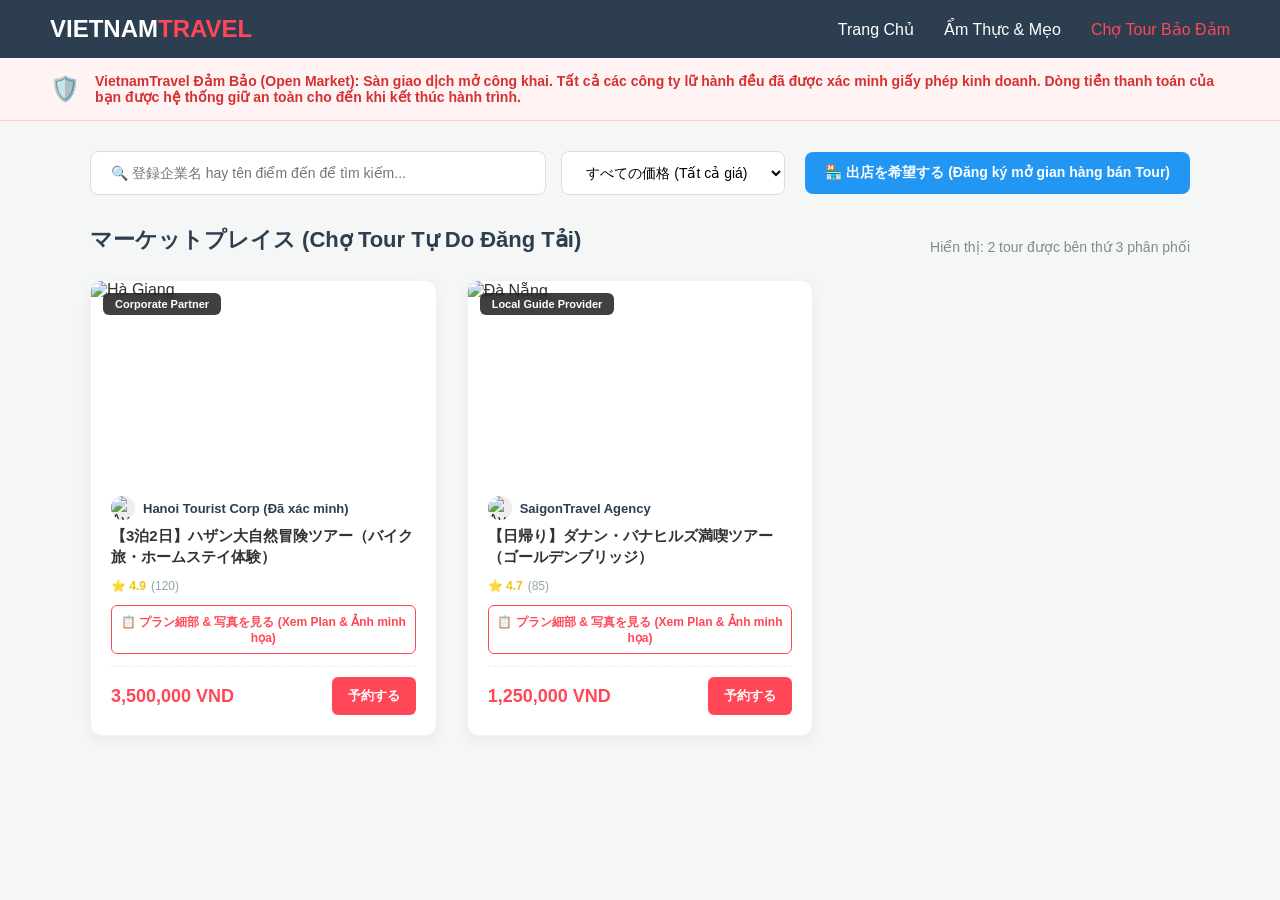
==== tours.html @ 3d2ffd22 "Add files via upload" ====
<!DOCTYPE html>
<html lang="vi">
<head>
    <meta charset="UTF-8">
    <meta name="viewport" content="width=device-width, initial-scale=1.0">
    <title>Sàn Đặt Tour Du Lịch Uy Tín - VietnamTravel</title>
    <style>
        * {
            margin: 0; padding: 0; box-sizing: border-box;
            font-family: 'Segoe UI', Tahoma, Geneva, Verdana, sans-serif;
        }

        body {
            background-color: #f4f7f6; color: #333;
            display: flex; flex-direction: column; min-height: 100vh;
        }

        /* --- NAVBAR --- */
        .navbar {
            display: flex; justify-content: space-between; align-items: center;
            padding: 15px 50px; background: #2c3e50; color: white;
        }
        .logo h1 { font-size: 24px; font-weight: 700; text-transform: uppercase; color: white;}
        .logo span { color: #ff4757; }
        .nav-links { list-style: none; display: flex; gap: 30px; }
        .nav-links a { color: #ffffff; text-decoration: none; font-size: 16px; font-weight: 500; }
        .nav-links a.active { color: #ff4757; }

        /* --- BANNER BẢO ĐẢM --- */
        .guarantee-banner {
            background: #fff3f3; border-bottom: 1px solid #ffcccb;
            padding: 15px 50px; display: flex; align-items: center; gap: 15px;
            color: #d63031; font-weight: 600; font-size: 14px;
        }
        .shield-icon { font-size: 24px; }

        /* --- THANH ĐIỀU HƯỚNG CỦA SÀN (SEARCH & ĐĂNG TOUR) --- */
        .market-action-bar {
            max-width: 1200px; margin: 30px auto 0 auto; width: 100%; padding: 0 50px;
            display: flex; justify-content: space-between; gap: 20px; align-items: center;
            flex-wrap: wrap;
        }
        .filter-group { display: flex; gap: 15px; flex-grow: 1; max-width: 70%; }
        .search-input {
            flex-grow: 1; padding: 12px 20px; border: 1px solid #ddd;
            border-radius: 8px; outline: none; font-size: 14px; background: white;
        }
        .search-input:focus { border-color: #ff4757; }
        .filter-select {
            padding: 12px 20px; border: 1px solid #ddd; background: white;
            border-radius: 8px; outline: none; font-size: 14px; cursor: pointer;
        }

        /* Nút dành cho Doanh nghiệp tự đăng ký bán Tour */
        .btn-vendor-register {
            background: #2196f3; color: white; border: none; padding: 12px 20px;
            border-radius: 8px; font-weight: 700; cursor: pointer; font-size: 14px;
            transition: 0.3s; display: flex; align-items: center; gap: 8px;
        }
        .btn-vendor-register:hover { background: #1e88e5; transform: translateY(-2px); }

        /* --- DANH SÁCH TOUR --- */
        .container { padding: 30px 50px 60px 50px; max-width: 1200px; margin: 0 auto; width: 100%; }
        .section-title { margin-bottom: 25px; color: #2c3e50; font-size: 22px; display: flex; justify-content: space-between; }
        .tour-count { font-size: 14px; color: #7f8c8d; font-weight: normal; align-self: flex-end; }
        
        .tour-grid { display: grid; grid-template-columns: repeat(auto-fill, minmax(340px, 1fr)); gap: 30px; }

        /* Card thiết kế theo phong cách Sàn TMĐT mở */
        .tour-card {
            background: white; border-radius: 12px; overflow: hidden;
            box-shadow: 0 5px 15px rgba(0,0,0,0.05); display: flex; flex-direction: column;
            transition: transform 0.3s; position: relative; border: 1px solid #eef2f5;
        }
        .tour-card:hover { transform: translateY(-5px); box-shadow: 0 10px 25px rgba(0,0,0,0.1); }

        /* Badge định danh đối tác độc lập của sàn */
        .badge-vendor-type {
            position: absolute; top: 12px; left: 12px; background: rgba(0, 0, 0, 0.75); color: #fff; 
            padding: 5px 12px; border-radius: 6px; font-size: 11px; font-weight: 600; z-index: 2;
            backdrop-filter: blur(4px);
        }

        .tour-img { width: 100%; height: 200px; object-fit: cover; }
        
        /* Thông tin công ty lữ hành tự đăng */
        .vendor-profile-box {
            display: flex; align-items: center; gap: 8px; padding: 15px 20px 5px 20px;
        }
        .vendor-avatar { width: 24px; height: 24px; border-radius: 50%; object-fit: cover; background: #eee; }
        .tour-company { font-size: 13px; color: #2c3e50; font-weight: 700; }

        .tour-info { padding: 0 20px 20px 20px; flex-grow: 1; display: flex; flex-direction: column; gap: 12px; }
        .tour-name { font-size: 15px; color: #333; font-weight: 700; line-height: 1.4; min-height: 42px; display: -webkit-box; -webkit-line-clamp: 2; -webkit-box-orient: vertical; overflow: hidden; }
        .tour-rating { display: flex; align-items: center; gap: 5px; font-size: 12px; color: #f1c40f; font-weight: bold; }
        .rating-count { color: #95a5a6; font-weight: normal; }

        .btn-plan-detail {
            background: #fff; color: #ff4757; border: 1px solid #ff4757; padding: 8px;
            border-radius: 6px; font-weight: 600; cursor: pointer; font-size: 12px; text-align: center;
            transition: 0.2s;
        }
        .btn-plan-detail:hover { background: #fff5f5; }

        .tour-price-box { display: flex; justify-content: space-between; align-items: center; margin-top: auto; padding-top: 10px; border-top: 1px dashed #eee; }
        .tour-price { font-size: 18px; color: #ff4757; font-weight: 700; }
        .btn-book { background: #ff4757; color: white; border: none; padding: 10px 16px; border-radius: 6px; font-weight: 600; cursor: pointer; font-size: 13px; }
        .btn-book:hover { background: #ee3848; }

        /* --- POPUP MODAL THỜI TRANG & TRỰC QUAN (RỘNG HƠN) --- */
        .modal {
            position: fixed; top: 0; left: 0; width: 100%; height: 100%;
            background: rgba(0,0,0,0.6); display: none; justify-content: center; align-items: center; z-index: 100;
            padding: 20px;
        }
        .modal-content {
            background: white; padding: 30px; border-radius: 16px; width: 750px; max-height: 90vh;
            display: flex; flex-direction: column; gap: 20px; position: relative; overflow-y: auto;
        }
        .modal-title { font-size: 18px; font-weight: 700; color: #2c3e50; line-height: 1.4; padding-right: 30px; }
        .close-btn { position: absolute; top: 20px; right: 20px; font-size: 26px; cursor: pointer; color: #aaa; transition: 0.2s; }
        .close-btn:hover { color: #333; }

        /* Thiết kế Grid Lịch trình trực quan có hình ảnh */
        .itinerary-section-title { font-size: 15px; font-weight: 700; color: #2c3e50; background: #e8f4fd; padding: 8px 12px; border-radius: 6px; margin-top: 5px;}
        
        .plan-visual-grid {
            display: grid; grid-template-columns: repeat(2, 1fr); gap: 15px; margin-bottom: 10px;
        }
        .plan-step-card {
            background: #f8fafc; border: 1px solid #e2e8f0; border-radius: 10px; overflow: hidden; display: flex; flex-direction: column;
        }
        .plan-step-img { width: 100%; height: 120px; object-fit: cover; }
        .plan-step-info { padding: 12px; flex-grow: 1; }
        .plan-step-label { font-size: 11px; font-weight: 700; text-transform: uppercase; padding: 2px 6px; border-radius: 4px; display: inline-block; margin-bottom: 6px; }
        
        /* Color màu sắc riêng cho từng nội dung */
        .lbl-loc { background: #e0f2fe; color: #0369a1; }
        .lbl-hotel { background: #fef3c7; color: #b45309; }
        .lbl-food { background: #dcfce7; color: #15803d; }
        .lbl-act { background: #f3e8ff; color: #6b21a8; }
        
        .plan-step-text { font-size: 13px; color: #334155; line-height: 1.4; font-weight: 500; }

        /* Form đặt vé bên dưới */
        .order-section-title { font-size: 15px; font-weight: 700; color: #2c3e50; border-top: 1px solid #e2e8f0; padding-top: 15px; }
        .form-row { display: grid; grid-template-columns: 2fr 1fr; gap: 15px; }
        .modal-group { display: flex; flex-direction: column; gap: 6px; }
        .modal-group label { font-size: 12px; font-weight: 600; color: #475569; }
        .modal-group input { padding: 10px; border: 1px solid #ddd; border-radius: 6px; outline: none; font-size: 13px; }
        .modal-group input:focus { border-color: #ff4757; }
        
        .total-box { background: #fff3f3; padding: 12px; border-radius: 6px; color: #ff4757; font-weight: 700; text-align: right; font-size: 16px; display: flex; justify-content: space-between; align-items: center; }
        .btn-confirm { background: #2ed573; color: white; border: none; padding: 14px; border-radius: 8px; font-weight: 600; cursor: pointer; font-size: 14px; }
        .btn-confirm:hover { background: #26af5f; }
    </style>
</head>
<body>

    <!-- NAVBAR -->
    <nav class="navbar">
        <div class="logo"><h1>Vietnam<span>Travel</span></h1></div>
        <ul class="nav-links">
            <li><a href="index.html">Trang Chủ</a></li>
            <li><a href="gourmet-tips.html">Ẩm Thực & Mẹo</a></li>
            <li><a href="#" class="active">Chợ Tour Bảo Đảm</a></li>
        </ul>
    </nav>

    <!-- BANNER BẢO ĐẢM KÝ QUỸ -->
    <div class="guarantee-banner">
        <span class="shield-icon">🛡️</span>
        <div>
            <strong>VietnamTravel Đảm Bảo (Open Market):</strong> Sàn giao dịch mở công khai. Tất cả các công ty lữ hành đều đã được xác minh giấy phép kinh doanh. Dòng tiền thanh toán của bạn được hệ thống giữ an toàn cho đến khi kết thúc hành trình.
        </div>
    </div>

    <!-- THANH HÀNH ĐỘNG: TÌM KIẾM & ĐĂNG KÝ MỞ GIAN HÀNG -->
    <div class="market-action-bar">
        <div class="filter-group">
            <input type="text" id="searchBar" class="search-input" onkeyup="filterTours()" placeholder="🔍 登録企業名 hay tên điểm đến để tìm kiếm...">
            <select id="priceFilter" class="filter-select" onchange="filterTours()">
                <option value="all">すべての価格 (Tất cả giá)</option>
                <option value="low">2,000,000 VND 以下</option>
                <option value="high">2,000,000 VND 以上</option>
            </select>
        </div>
        <!-- Thể hiện tính chất chợ mở tự do kinh doanh -->
        <button class="btn-vendor-register" onclick="alert('【旅行会社様へ】\nĐăng ký tài khoản doanh nghiệp trực tuyến.\nHệ thống phê duyệt tự động bằng eKYC giấy phép lữ hành trong 5 phút!')">
            🏪 出店を希望する (Đăng ký mở gian hàng bán Tour)
        </button>
    </div>

    <!-- SÀN THƯƠNG MẠI ĐIỆN TỬ TOUR -->
    <div class="container">
        <h2 class="section-title">
            マーケットプレイス (Chợ Tour Tự Do Đăng Tải)
            <span class="tour-count" id="visibleCount">Hiển thị: 2 tour được bên thứ 3 phân phối</span>
        </h2>
        
        <div class="tour-grid" id="tourGrid">
            
            <!-- TOUR 1: DO HANOI TOURIST ĐĂNG -->
            <div class="tour-card" data-price="3500000">
                <span class="badge-vendor-type">Corporate Partner</span>
                <img class="tour-img" src="https://images.unsplash.com/photo-1528127269322-539801943592?q=80&w=600" alt="Hà Giang">
                
                <!-- Profile đơn vị tự đăng ký phân phối -->
                <div class="vendor-profile-box">
                    <img class="vendor-avatar" src="https://images.unsplash.com/photo-1534528741775-53994a69daeb?q=80&w=100" alt="Avatar">
                    <span class="tour-company">Hanoi Tourist Corp (Đã xác minh)</span>
                </div>

                <div class="tour-info">
                    <div class="tour-name">【3泊2日】ハザン大自然冒険ツアー（バイク旅・ホームステイ体験）</div>
                    <div class="tour-rating">⭐ 4.9 <span class="rating-count">(120)</span></div>
                    
                    <button class="btn-plan-detail" onclick="openModal('t1')">📋 プラン細部 & 写真を見る (Xem Plan & Ảnh minh họa)</button>
                    
                    <div class="tour-price-box">
                        <span class="tour-price">3,500,000 VND</span>
                        <button class="btn-book" onclick="openModal('t1')">予約する</button>
                    </div>
                </div>
            </div>

            <!-- TOUR 2: DO SAIGON TRAVEL ĐĂNG -->
            <div class="tour-card" data-price="1250000">
                <span class="badge-vendor-type">Local Guide Provider</span>
                <img class="tour-img" src="https://images.unsplash.com/photo-1555939594-58d7cb561ad1?q=80&w=600" alt="Đà Nẵng">
                
                <!-- Profile đơn vị tự đăng ký phân phối -->
                <div class="vendor-profile-box">
                    <img class="vendor-avatar" src="https://images.unsplash.com/photo-1507003211169-0a1dd7228f2d?q=80&w=100" alt="Avatar">
                    <span class="tour-company">SaigonTravel Agency</span>
                </div>

                <div class="tour-info">
                    <div class="tour-name">【日帰り】ダナン・バナヒルズ満喫ツアー（ゴールデンブリッジ）</div>
                    <div class="tour-rating">⭐ 4.7 <span class="rating-count">(85)</span></div>
                    
                    <button class="btn-plan-detail" onclick="openModal('t2')">📋 プラン細部 & 写真を見る (Xem Plan & Ảnh minh họa)</button>
                    
                    <div class="tour-price-box">
                        <span class="tour-price">1,250,000 VND</span>
                        <button class="btn-book" onclick="openModal('t2')">予約する</button>
                    </div>
                </div>
            </div>

        </div>
    </div>

    <!-- POPUP XEM CHI TIẾT PLAN TRỰC QUAN + ĐẶT TOUR -->
    <div class="modal" id="orderModal">
        <div class="modal-content">
            <span class="close-btn" onclick="closeModal()">&times;</span>
            <div class="modal-title" id="modalTourName">Tên Tour</div>
            
            <div class="itinerary-section-title">🗺️ ツアー行程・詳細プラン (Lịch trình thực tế chi tiết)</div>
            
            <!-- GRID 4 KHỐI ĐỊA ĐIỂM - NƠI Ở - ĂN UỐNG - VĂN HÓA CÓ ẢNH MINH HỌA -->
            <div class="plan-visual-grid">
                
                <!-- 1. ĐỊA ĐIỂM -->
                <div class="plan-step-card">
                    <img id="img-loc" class="plan-step-img" src="" alt="Location">
                    <div class="plan-step-info">
                        <span class="plan-step-label lbl-loc">📍 観光地 (Điểm đến)</span>
                        <div id="txt-loc" class="plan-step-text"></div>
                    </div>
                </div>

                <!-- 2. NƠI Ở -->
                <div class="plan-step-card">
                    <img id="img-hotel" class="plan-step-img" src="" alt="Hotel">
                    <div class="plan-step-info">
                        <span class="plan-step-label lbl-hotel">🏨 宿泊 (Nơi ở)</span>
                        <div id="txt-hotel" class="plan-step-text"></div>
                    </div>
                </div>

                <!-- 3. ĂN UỐNG -->
                <div class="plan-step-card">
                    <img id="img-food" class="plan-step-img" src="" alt="Food">
                    <div class="plan-step-info">
                        <span class="plan-step-label lbl-food">🍽️ グルメ (Ăn uống)</span>
                        <div id="txt-food" class="plan-step-text"></div>
                    </div>
                </div>

                <!-- 4. HOẠT ĐỘNG VĂN HÓA -->
                <div class="plan-step-card">
                    <img id="img-act" class="plan-step-img" src="" alt="Activity">
                    <div class="plan-step-info">
                        <span class="plan-step-label lbl-act">🎭 文化体験 (Văn hóa)</span>
                        <div id="txt-act" class="plan-step-text"></div>
                    </div>
                </div>

            </div>

            <div class="order-section-title">✍️ 予約手続き (Thông tin đặt chỗ)</div>

            <!-- FORM ĐẶT VÉ -->
            <div class="form-row">
                <div class="modal-group">
                    <label>参加者氏名 (Tên khách hàng):</label>
                    <input type="text" id="customerName" placeholder="Ví dụ: Nguyen Van A">
                </div>
                <div class="modal-group">
                    <label>人数 (Số người):</label>
                    <input type="number" id="ticketCount" value="1" min="1" onchange="calculateTotal()">
                </div>
            </div>

            <div class="total-box">
                <span>🛡️ Escrow Bảo Đảm Hệ Thống</span>
                <div>合計: <span id="totalPrice">0</span> VND</div>
            </div>
            
            <button class="btn-confirm" onclick="confirmOrder()">🔒 同意して安全決済へ進む (Đồng ý & Thanh toán an toàn)</button>
        </div>
    </div>

    <!-- JAVASCRIPT ĐIỀU PHỐI DỮ LIỆU ĐỘNG VÀ HÌNH ẢNH MINH HỌA -->
    <script>
        // KHO DỮ LIỆU CHỨA NỘI DUNG VÀ LINK ẢNH MINH HỌA KHÁC NHAU CHO TỪNG PLAN
        const tourPlans = {
            "t1": {
                name: "【3泊2日】ハザン大自然冒険ツアー（バイク旅・ホームステイ体験）",
                price: 3500000,
                // Ảnh + nội dung Điểm đến
                imgLoc: "https://images.unsplash.com/photo-1605538032432-a9f0c8d9baac?q=80&w=400",
                txtLoc: "ハザン省のドンヴァンカルスト台地や、大迫力のマピレン峠を巡ります。",
                // Ảnh + nội dung Nơi ở
                imgHotel: "https://images.unsplash.com/photo-1618773928121-c32242e63f39?q=80&w=400",
                txtHotel: "高床式の伝統的なホームステイに宿泊し、現地の人々の温かさに触れます。",
                // Ảnh + nội dung Ăn uống
                imgFood: "https://images.unsplash.com/photo-1555939594-58d7cb561ad1?q=80&w=400",
                txtFood: "五色おこわや地元の伝統料理「トウモロコシ酒」を存分に堪能します。",
                // Ảnh + nội dung Văn hóa
                imgAct: "https://images.unsplash.com/photo-1508739773434-c26b3d09e071?q=80&w=400",
                txtAct: "伝統的な少数民族の衣装を着て、賑やかな山岳日曜市場を体験します。"
            },
            "t2": {
                name: "【日帰り】ダナン・バナヒルズ満喫ツアー（ゴールデンブリッジ）",
                price: 1250000,
                // Ảnh + nội dung Điểm đến
                imgLoc: "https://images.unsplash.com/photo-1555939594-58d7cb561ad1?q=80&w=400",
                txtLoc: "SNSで大人気の中部ダナンの絶景スポット、神の手・ゴールデンブリッジへご案内。",
                // Ảnh + nội dung Nơi ở
                imgHotel: "https://images.unsplash.com/photo-1540555700478-4be289fbecef?q=80&w=400",
                txtHotel: "日帰りプランのためホテル宿泊は含まれません（車内エアコン完備）。",
                // Ảnh + nội dung Ăn uống
                imgFood: "https://images.unsplash.com/photo-1544025162-d76694265947?q=80&w=400",
                txtFood: "バナヒルズ山頂にある高級レストランで、100種類以上のビュッフェを堪能。",
                // Ảnh + nội dung Văn hóa
                imgAct: "https://images.unsplash.com/photo-1513151233558-d860c5398176?q=80&w=400",
                txtAct: "世界最長級のロープウェイに乗り、ヨーロッパ風の街並みでカーニバルを観賞。"
            }
        };

        let currentPrice = 0;

        // Hàm đổ dữ liệu Plan gồm Text và Link Ảnh động vào Modal khi nhấn nút
        function openModal(tourId) {
            const data = tourPlans[tourId];
            if (!data) return;

            // Nạp tiêu đề và giá
            document.getElementById('modalTourName').innerText = data.name;
            currentPrice = data.price;
            document.getElementById('ticketCount').value = 1;
            calculateTotal();

            // Nạp Text chi tiết
            document.getElementById('txt-loc').innerText = data.txtLoc;
            document.getElementById('txt-hotel').innerText = data.txtHotel;
            document.getElementById('txt-food').innerText = data.txtFood;
            document.getElementById('txt-act').innerText = data.txtAct;

            // Nạp Ảnh minh họa động
            document.getElementById('img-loc').src = data.imgLoc;
            document.getElementById('img-hotel').src = data.imgHotel;
            document.getElementById('img-food').src = data.imgFood;
            document.getElementById('img-act').src = data.imgAct;

            // Hiển thị Pop-up
            document.getElementById('orderModal').style.display = 'flex';
        }

        function closeModal() {
            document.getElementById('orderModal').style.display = 'none';
        }

        function calculateTotal() {
            const count = parseInt(document.getElementById('ticketCount').value) || 1;
            const total = currentPrice * count;
            document.getElementById('totalPrice').innerText = total.toLocaleString('en-US');
        }

        function confirmOrder() {
            const name = document.getElementById('customerName').value.trim();
            if(!name) {
                alert('お名前を入力してください。(Vui lòng nhập tên để hoàn tất!)');
                return;
            }
            alert(`【VietnamTravel 🛡️ Khởi Tạo Giao Dịch Ký Quỹ】\n\nChúc mừng khách hàng: ${name}!\nYêu cầu của bạn đã được chuyển tới Công ty quản lý tour.\nSố tiền thanh toán tạm thời được đóng băng bảo đảm trên hệ thống sàn thành công!`);
            closeModal();
            document.getElementById('customerName').value = '';
        }

        function filterTours() {
            const searchText = document.getElementById('searchBar').value.toLowerCase();
            const priceFilter = document.getElementById('priceFilter').value;
            const cards = document.querySelectorAll('.tour-card');
            let visibleCount = 0;

            cards.forEach((card, index) => {
                const tourId = "t" + (index + 1);
                const data = tourPlans[tourId];
                if(!data) return;

                let matchText = data.name.toLowerCase().includes(searchText) || data.txtLoc.toLowerCase().includes(searchText);
                let matchPrice = true;

                if (priceFilter === 'low') matchPrice = (data.price <= 2000000);
                if (priceFilter === 'high') matchPrice = (data.price > 2000000);

                if (matchText && matchPrice) {
                    card.style.display = 'flex';
                    visibleCount++;
                } else {
                    card.style.display = 'none';
                }
            });
            document.getElementById('visibleCount').innerText = `Hiển thị: ${visibleCount} tour được bên thứ 3 phân phối`;
        }
    </script>
</body>
</html>
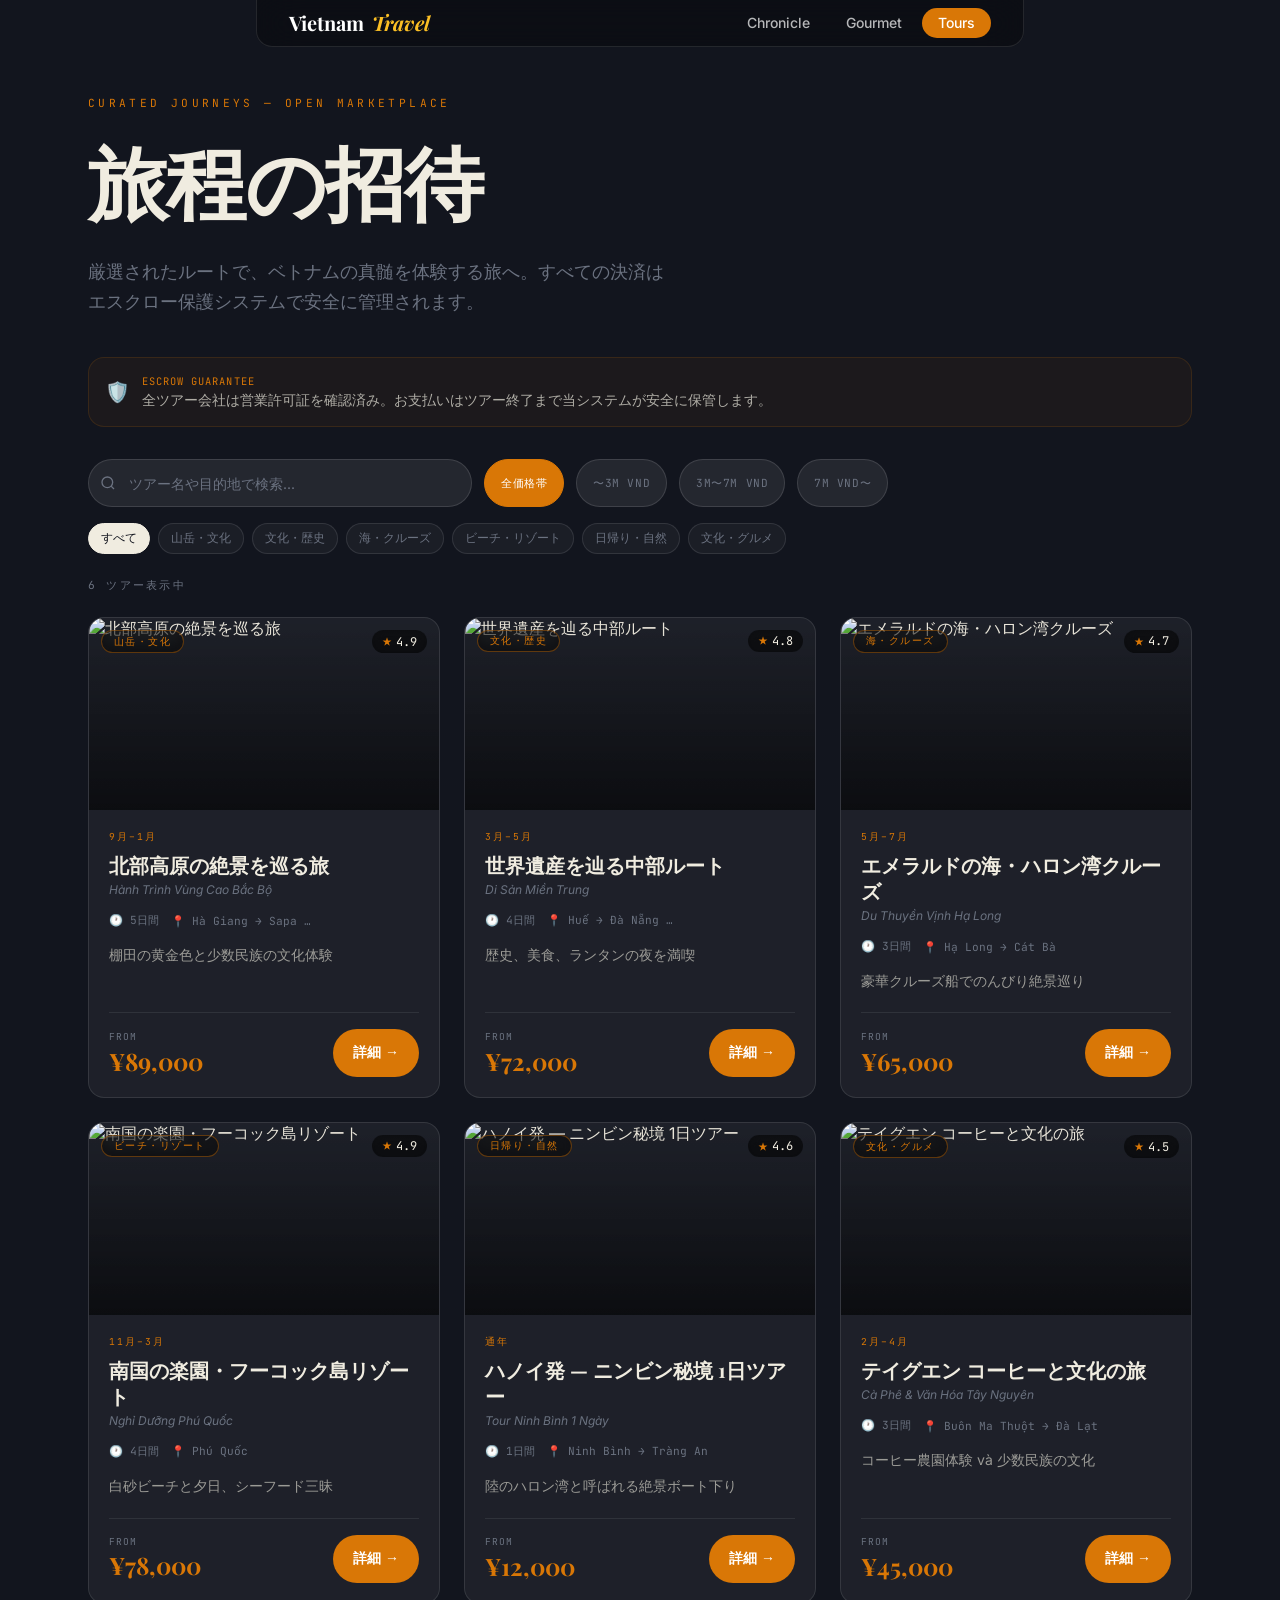
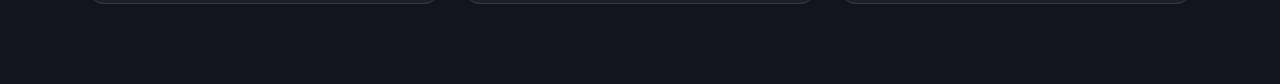
==== commit c38dfeb2: "Add files via upload" ====
--- a/tours.html
+++ b/tours.html
@@ -1,442 +1,438 @@
 <!DOCTYPE html>
-<html lang="vi">
+<html lang="ja">
 <head>
-    <meta charset="UTF-8">
-    <meta name="viewport" content="width=device-width, initial-scale=1.0">
-    <title>Sàn Đặt Tour Du Lịch Uy Tín - VietnamTravel</title>
-    <style>
-        * {
-            margin: 0; padding: 0; box-sizing: border-box;
-            font-family: 'Segoe UI', Tahoma, Geneva, Verdana, sans-serif;
-        }
-
-        body {
-            background-color: #f4f7f6; color: #333;
-            display: flex; flex-direction: column; min-height: 100vh;
-        }
-
-        /* --- NAVBAR --- */
-        .navbar {
-            display: flex; justify-content: space-between; align-items: center;
-            padding: 15px 50px; background: #2c3e50; color: white;
-        }
-        .logo h1 { font-size: 24px; font-weight: 700; text-transform: uppercase; color: white;}
-        .logo span { color: #ff4757; }
-        .nav-links { list-style: none; display: flex; gap: 30px; }
-        .nav-links a { color: #ffffff; text-decoration: none; font-size: 16px; font-weight: 500; }
-        .nav-links a.active { color: #ff4757; }
-
-        /* --- BANNER BẢO ĐẢM --- */
-        .guarantee-banner {
-            background: #fff3f3; border-bottom: 1px solid #ffcccb;
-            padding: 15px 50px; display: flex; align-items: center; gap: 15px;
-            color: #d63031; font-weight: 600; font-size: 14px;
-        }
-        .shield-icon { font-size: 24px; }
-
-        /* --- THANH ĐIỀU HƯỚNG CỦA SÀN (SEARCH & ĐĂNG TOUR) --- */
-        .market-action-bar {
-            max-width: 1200px; margin: 30px auto 0 auto; width: 100%; padding: 0 50px;
-            display: flex; justify-content: space-between; gap: 20px; align-items: center;
-            flex-wrap: wrap;
-        }
-        .filter-group { display: flex; gap: 15px; flex-grow: 1; max-width: 70%; }
-        .search-input {
-            flex-grow: 1; padding: 12px 20px; border: 1px solid #ddd;
-            border-radius: 8px; outline: none; font-size: 14px; background: white;
-        }
-        .search-input:focus { border-color: #ff4757; }
-        .filter-select {
-            padding: 12px 20px; border: 1px solid #ddd; background: white;
-            border-radius: 8px; outline: none; font-size: 14px; cursor: pointer;
-        }
-
-        /* Nút dành cho Doanh nghiệp tự đăng ký bán Tour */
-        .btn-vendor-register {
-            background: #2196f3; color: white; border: none; padding: 12px 20px;
-            border-radius: 8px; font-weight: 700; cursor: pointer; font-size: 14px;
-            transition: 0.3s; display: flex; align-items: center; gap: 8px;
-        }
-        .btn-vendor-register:hover { background: #1e88e5; transform: translateY(-2px); }
-
-        /* --- DANH SÁCH TOUR --- */
-        .container { padding: 30px 50px 60px 50px; max-width: 1200px; margin: 0 auto; width: 100%; }
-        .section-title { margin-bottom: 25px; color: #2c3e50; font-size: 22px; display: flex; justify-content: space-between; }
-        .tour-count { font-size: 14px; color: #7f8c8d; font-weight: normal; align-self: flex-end; }
-        
-        .tour-grid { display: grid; grid-template-columns: repeat(auto-fill, minmax(340px, 1fr)); gap: 30px; }
-
-        /* Card thiết kế theo phong cách Sàn TMĐT mở */
-        .tour-card {
-            background: white; border-radius: 12px; overflow: hidden;
-            box-shadow: 0 5px 15px rgba(0,0,0,0.05); display: flex; flex-direction: column;
-            transition: transform 0.3s; position: relative; border: 1px solid #eef2f5;
-        }
-        .tour-card:hover { transform: translateY(-5px); box-shadow: 0 10px 25px rgba(0,0,0,0.1); }
-
-        /* Badge định danh đối tác độc lập của sàn */
-        .badge-vendor-type {
-            position: absolute; top: 12px; left: 12px; background: rgba(0, 0, 0, 0.75); color: #fff; 
-            padding: 5px 12px; border-radius: 6px; font-size: 11px; font-weight: 600; z-index: 2;
-            backdrop-filter: blur(4px);
-        }
-
-        .tour-img { width: 100%; height: 200px; object-fit: cover; }
-        
-        /* Thông tin công ty lữ hành tự đăng */
-        .vendor-profile-box {
-            display: flex; align-items: center; gap: 8px; padding: 15px 20px 5px 20px;
-        }
-        .vendor-avatar { width: 24px; height: 24px; border-radius: 50%; object-fit: cover; background: #eee; }
-        .tour-company { font-size: 13px; color: #2c3e50; font-weight: 700; }
-
-        .tour-info { padding: 0 20px 20px 20px; flex-grow: 1; display: flex; flex-direction: column; gap: 12px; }
-        .tour-name { font-size: 15px; color: #333; font-weight: 700; line-height: 1.4; min-height: 42px; display: -webkit-box; -webkit-line-clamp: 2; -webkit-box-orient: vertical; overflow: hidden; }
-        .tour-rating { display: flex; align-items: center; gap: 5px; font-size: 12px; color: #f1c40f; font-weight: bold; }
-        .rating-count { color: #95a5a6; font-weight: normal; }
-
-        .btn-plan-detail {
-            background: #fff; color: #ff4757; border: 1px solid #ff4757; padding: 8px;
-            border-radius: 6px; font-weight: 600; cursor: pointer; font-size: 12px; text-align: center;
-            transition: 0.2s;
-        }
-        .btn-plan-detail:hover { background: #fff5f5; }
-
-        .tour-price-box { display: flex; justify-content: space-between; align-items: center; margin-top: auto; padding-top: 10px; border-top: 1px dashed #eee; }
-        .tour-price { font-size: 18px; color: #ff4757; font-weight: 700; }
-        .btn-book { background: #ff4757; color: white; border: none; padding: 10px 16px; border-radius: 6px; font-weight: 600; cursor: pointer; font-size: 13px; }
-        .btn-book:hover { background: #ee3848; }
-
-        /* --- POPUP MODAL THỜI TRANG & TRỰC QUAN (RỘNG HƠN) --- */
-        .modal {
-            position: fixed; top: 0; left: 0; width: 100%; height: 100%;
-            background: rgba(0,0,0,0.6); display: none; justify-content: center; align-items: center; z-index: 100;
-            padding: 20px;
-        }
-        .modal-content {
-            background: white; padding: 30px; border-radius: 16px; width: 750px; max-height: 90vh;
-            display: flex; flex-direction: column; gap: 20px; position: relative; overflow-y: auto;
-        }
-        .modal-title { font-size: 18px; font-weight: 700; color: #2c3e50; line-height: 1.4; padding-right: 30px; }
-        .close-btn { position: absolute; top: 20px; right: 20px; font-size: 26px; cursor: pointer; color: #aaa; transition: 0.2s; }
-        .close-btn:hover { color: #333; }
-
-        /* Thiết kế Grid Lịch trình trực quan có hình ảnh */
-        .itinerary-section-title { font-size: 15px; font-weight: 700; color: #2c3e50; background: #e8f4fd; padding: 8px 12px; border-radius: 6px; margin-top: 5px;}
-        
-        .plan-visual-grid {
-            display: grid; grid-template-columns: repeat(2, 1fr); gap: 15px; margin-bottom: 10px;
-        }
-        .plan-step-card {
-            background: #f8fafc; border: 1px solid #e2e8f0; border-radius: 10px; overflow: hidden; display: flex; flex-direction: column;
-        }
-        .plan-step-img { width: 100%; height: 120px; object-fit: cover; }
-        .plan-step-info { padding: 12px; flex-grow: 1; }
-        .plan-step-label { font-size: 11px; font-weight: 700; text-transform: uppercase; padding: 2px 6px; border-radius: 4px; display: inline-block; margin-bottom: 6px; }
-        
-        /* Color màu sắc riêng cho từng nội dung */
-        .lbl-loc { background: #e0f2fe; color: #0369a1; }
-        .lbl-hotel { background: #fef3c7; color: #b45309; }
-        .lbl-food { background: #dcfce7; color: #15803d; }
-        .lbl-act { background: #f3e8ff; color: #6b21a8; }
-        
-        .plan-step-text { font-size: 13px; color: #334155; line-height: 1.4; font-weight: 500; }
-
-        /* Form đặt vé bên dưới */
-        .order-section-title { font-size: 15px; font-weight: 700; color: #2c3e50; border-top: 1px solid #e2e8f0; padding-top: 15px; }
-        .form-row { display: grid; grid-template-columns: 2fr 1fr; gap: 15px; }
-        .modal-group { display: flex; flex-direction: column; gap: 6px; }
-        .modal-group label { font-size: 12px; font-weight: 600; color: #475569; }
-        .modal-group input { padding: 10px; border: 1px solid #ddd; border-radius: 6px; outline: none; font-size: 13px; }
-        .modal-group input:focus { border-color: #ff4757; }
-        
-        .total-box { background: #fff3f3; padding: 12px; border-radius: 6px; color: #ff4757; font-weight: 700; text-align: right; font-size: 16px; display: flex; justify-content: space-between; align-items: center; }
-        .btn-confirm { background: #2ed573; color: white; border: none; padding: 14px; border-radius: 8px; font-weight: 600; cursor: pointer; font-size: 14px; }
-        .btn-confirm:hover { background: #26af5f; }
-    </style>
+  <meta charset="UTF-8" />
+  <meta name="viewport" content="width=device-width, initial-scale=1.0" />
+  <title>旅程の招待 — Vietnam Travel Guide</title>
+  <link rel="preconnect" href="https://fonts.googleapis.com" />
+  <link href="https://fonts.googleapis.com/css2?family=Playfair+Display:ital,wght@0,400;0,700;0,900;1,400&family=Inter:wght@300;400;500;600&family=JetBrains+Mono:wght@400;500&display=swap" rel="stylesheet" />
+  
+  <style>
+    *, *::before, *::after { box-sizing: border-box; margin: 0; padding: 0; }
+
+    :root {
+      --bg: #12151e;
+      --fg: #f0ece0;
+      --muted: #6b7280;
+      --primary: #d97706;
+      --primary-fg: #ffffff;
+      --card: rgba(255,255,255,0.05);
+      --card-border: rgba(255,255,255,0.1);
+      --secondary: rgba(255,255,255,0.08);
+      --font-display: 'Playfair Display', Georgia, serif;
+      --font-body: 'Inter', sans-serif;
+      --font-mono: 'JetBrains Mono', monospace;
+    }
+
+    body { background: var(--bg); color: var(--fg); font-family: var(--font-body); min-height: 100vh; }
+
+    /* NAV */
+    nav { position: fixed; top: 0; left: 0; right: 0; z-index: 100; display: flex; justify-content: center; padding: 0 1rem; }
+    .nav-inner { display: flex; align-items: center; justify-content: space-between; backdrop-filter: blur(20px); -webkit-backdrop-filter: blur(20px); background: rgba(0,0,0,0.3); border: 1px solid rgba(255,255,255,0.1); border-top: none; border-radius: 0 0 1rem 1rem; padding: 0.5rem 2rem; width: 100%; max-width: 768px; }
+    .nav-logo { display: flex; gap: 0.5rem; align-items: center; text-decoration: none; }
+    .nav-logo-white { font-family: var(--font-display); font-size: 1.25rem; font-weight: 700; color: white; }
+    .nav-logo-gold  { font-family: var(--font-display); font-size: 1.25rem; font-weight: 700; color: #fbbf24; font-style: italic; }
+    .nav-links { display: flex; gap: 0.25rem; }
+    .nav-link { padding: 0.4rem 1rem; border-radius: 9999px; font-size: 0.875rem; font-weight: 500; color: rgba(255,255,255,0.7); text-decoration: none; transition: color 0.2s; }
+    .nav-link:hover { color: white; }
+    .nav-link.active { background: var(--primary); color: white; }
+
+    /* MAIN */
+    main { max-width: 1152px; margin: 0 auto; padding: 6rem 1.5rem 5rem; }
+
+    /* HEADER */
+    .page-header { margin-bottom: 2.5rem; animation: fadeUp 0.6s ease both; }
+    .label-mono { font-family: var(--font-mono); font-size: 0.7rem; color: var(--primary); letter-spacing: 0.3em; text-transform: uppercase; margin-bottom: 1rem; }
+    .page-title { font-family: var(--font-display); font-size: clamp(2.5rem, 8vw, 5rem); font-weight: 900; color: var(--fg); letter-spacing: -0.02em; margin-bottom: 1rem; }
+    .page-subtitle { font-size: 1.1rem; color: var(--muted); max-width: 36rem; line-height: 1.7; }
+
+    /* GUARANTEE BANNER */
+    .guarantee { display: flex; align-items: center; gap: 0.75rem; padding: 1rem; border-radius: 1rem; background: rgba(217,119,6,0.05); border: 1px solid rgba(217,119,6,0.15); margin-bottom: 2rem; animation: fadeUp 0.6s 0.3s ease both; opacity: 0; }
+    .guarantee-label { font-family: var(--font-mono); font-size: 0.65rem; color: var(--primary); letter-spacing: 0.1em; display: block; margin-bottom: 0.2rem; }
+    .guarantee-text { font-size: 0.875rem; color: rgba(240,236,224,0.7); }
+
+    /* FILTERS */
+    .filters { display: flex; flex-wrap: wrap; gap: 0.75rem; margin-bottom: 1rem; }
+    .search-wrap { position: relative; flex: 1; min-width: 200px; max-width: 24rem; }
+    .search-icon { position: absolute; left: 0.75rem; top: 50%; transform: translateY(-50%); width: 16px; height: 16px; color: var(--muted); pointer-events: none; }
+    .search-input { width: 100%; padding: 0.625rem 1rem 0.625rem 2.5rem; border-radius: 9999px; background: var(--secondary); border: 1px solid rgba(255,255,255,0.12); color: var(--fg); font-family: var(--font-body); font-size: 0.875rem; outline: none; min-height: 48px; transition: box-shadow 0.2s; }
+    .search-input::placeholder { color: var(--muted); }
+    .search-input:focus { box-shadow: 0 0 0 2px var(--primary); }
+
+    .filter-btn { padding: 0.5rem 1rem; border-radius: 9999px; font-family: var(--font-mono); font-size: 0.7rem; letter-spacing: 0.05em; cursor: pointer; border: 1px solid rgba(255,255,255,0.12); background: var(--secondary); color: var(--muted); min-height: 48px; transition: all 0.2s; }
+    .filter-btn:hover { color: var(--fg); }
+    .filter-btn.active { background: var(--primary); color: white; border-color: var(--primary); }
+
+    .type-filters { display: flex; flex-wrap: wrap; gap: 0.5rem; margin-bottom: 1.5rem; }
+    .type-btn { padding: 0.375rem 0.75rem; border-radius: 9999px; font-size: 0.75rem; cursor: pointer; border: 1px solid rgba(255,255,255,0.1); background: rgba(255,255,255,0.04); color: var(--muted); transition: all 0.2s; }
+    .type-btn:hover { color: var(--fg); }
+    .type-btn.active { background: var(--fg); color: var(--bg); border-color: var(--fg); }
+
+    /* COUNT */
+    .count { font-family: var(--font-mono); font-size: 0.7rem; color: var(--muted); letter-spacing: 0.2em; margin-bottom: 1.5rem; }
+
+    /* GRID */
+    .grid-3 { display: grid; grid-template-columns: repeat(auto-fill, minmax(300px, 1fr)); gap: 1.5rem; }
+
+    /* TOUR CARD */
+    .tour-card { background: var(--card); border: 1px solid var(--card-border); border-radius: 1rem; overflow: hidden; display: flex; flex-direction: column; cursor: pointer; transition: border-color 0.4s; animation: fadeUp 0.5s ease both; }
+    .tour-card:hover { border-color: rgba(217,119,6,0.4); }
+    .tour-card:hover .tc-title { color: var(--primary); }
+    .tour-card:hover .tc-img { transform: scale(1.05); }
+
+    .tc-img-wrap { position: relative; height: 192px; overflow: hidden; }
+    .tc-img { width: 100%; height: 100%; object-fit: cover; transition: transform 0.7s ease; }
+    .tc-img-overlay { position: absolute; inset: 0; background: linear-gradient(to top, rgba(0,0,0,0.6), transparent); }
+    .tc-type { position: absolute; top: 0.75rem; left: 0.75rem; font-family: var(--font-mono); font-size: 0.6rem; letter-spacing: 0.15em; border: 1px solid rgba(217,119,6,0.4); color: var(--primary); border-radius: 9999px; padding: 0.2rem 0.75rem; backdrop-filter: blur(8px); background: rgba(0,0,0,0.5); }
+    .tc-rating { position: absolute; top: 0.75rem; right: 0.75rem; display: flex; align-items: center; gap: 0.25rem; backdrop-filter: blur(8px); background: rgba(0,0,0,0.6); border-radius: 9999px; padding: 0.2rem 0.625rem; font-family: var(--font-mono); font-size: 0.75rem; color: var(--fg); }
+    .tc-star { color: var(--primary); font-size: 0.65rem; }
+
+    .tc-body { padding: 1.25rem; display: flex; flex-direction: column; flex: 1; }
+    .tc-season { font-family: var(--font-mono); font-size: 0.6rem; color: var(--primary); letter-spacing: 0.2em; text-transform: uppercase; margin-bottom: 0.5rem; }
+    .tc-title { font-family: var(--font-display); font-size: 1.25rem; font-weight: 700; color: var(--fg); line-height: 1.3; margin-bottom: 0.25rem; transition: color 0.3s; }
+    .tc-title-vi { font-size: 0.75rem; color: var(--muted); font-style: italic; margin-bottom: 1rem; }
+    .tc-meta { display: flex; flex-wrap: wrap; gap: 0.75rem; margin-bottom: 1rem; color: var(--muted); font-family: var(--font-mono); font-size: 0.7rem; }
+    .tc-meta span { display: flex; align-items: center; gap: 0.375rem; }
+    .tc-highlight{font-size: 0.875rem; color: rgba(240,236,224,0.6); line-height: 1.6; flex: 1; margin-bottom: 1.25rem;}  
+    .tc-footer { display: flex; align-items: center; justify-content: space-between; padding-top: 1rem; border-top: 1px solid rgba(255,255,255,0.08); }
+    .tc-from { font-family: var(--font-mono); font-size: 0.6rem; color: var(--muted); letter-spacing: 0.1em; display: block; margin-bottom: 0.1rem; }
+    .tc-price { font-family: var(--font-display); font-size: 1.5rem; font-weight: 700; color: var(--primary); }
+    .tc-btn { display: flex; align-items: center; gap: 0.5rem; padding: 0.625rem 1.25rem; background: var(--primary); color: white; border: none; border-radius: 9999px; font-size: 0.875rem; font-weight: 600; cursor: pointer; transition: opacity 0.2s; min-height: 48px; }
+    .tc-btn:hover { opacity: 0.9; }
+
+    /* EMPTY */
+    .empty { text-align: center; padding: 5rem 0; color: var(--muted); }
+    .empty-emoji { font-size: 2.5rem; margin-bottom: 1rem; }
+
+    /* MODAL OVERLAY */
+    .modal-overlay { position: fixed; inset: 0; z-index: 200; display: flex; align-items: center; justify-content: center; padding: 1rem; background: rgba(10,10,10,0.8); backdrop-filter: blur(12px); -webkit-backdrop-filter: blur(12px); }
+    .modal-box { position: relative; background: #12151e; border: 1px solid rgba(255,255,255,0.1); border-radius: 1.5rem; width: 100%; max-width: 672px; max-height: 90vh; overflow-y: auto; box-shadow: 0 25px 60px rgba(0,0,0,0.5); animation: modalIn 0.3s ease; }
+    @keyframes modalIn { from { opacity:0; transform: scale(0.92) translateY(20px); } to { opacity:1; transform: scale(1) translateY(0); } }
+
+    .modal-close { position: absolute; top: 1rem; right: 1rem; z-index: 10; width: 2rem; height: 2rem; border-radius: 9999px; background: rgba(255,255,255,0.1); border: none; color: rgba(255,255,255,0.6); cursor: pointer; font-size: 1rem; display: flex; align-items: center; justify-content: center; transition: color 0.2s; }
+    .modal-close:hover { color: white; }
+
+    .modal-hero { position: relative; height: 13rem; overflow: hidden; border-radius: 1.5rem 1.5rem 0 0; }
+    .modal-hero img { width: 100%; height: 100%; object-fit: cover; }
+    .modal-hero-overlay { position: absolute; inset: 0; background: linear-gradient(to top, rgba(0,0,0,0.7), transparent); }
+    .modal-hero-label { position: absolute; bottom: 1rem; left: 1.25rem; }
+    .modal-hero-type { font-family: var(--font-mono); font-size: 0.6rem; color: var(--primary); letter-spacing: 0.2em; display: block; margin-bottom: 0.25rem; }
+    .modal-hero-title { font-family: var(--font-display); font-size: 1.5rem; font-weight: 700; color: white; line-height: 1.2; }
+
+    .modal-body { padding: 1.5rem; }
+    .modal-meta { display: flex; flex-wrap: wrap; gap: 1rem; margin-bottom: 1.5rem; color: var(--muted); font-family: var(--font-mono); font-size: 0.75rem; }
+    .modal-meta span { display: flex; align-items: center; gap: 0.5rem; }
+
+    .modal-section-label { font-family: var(--font-mono); font-size: 0.65rem; color: var(--muted); letter-spacing: 0.25em; text-transform: uppercase; margin-bottom: 0.75rem; }
+    .itinerary-grid { display: grid; grid-template-columns: 1fr 1fr; gap: 0.75rem; margin-bottom: 1.5rem; }
+    .itin-card { border-radius: 0.75rem; overflow: hidden; background: rgba(255,255,255,0.05); border: 1px solid rgba(255,255,255,0.1); }
+    .itin-img { width: 100%; height: 6rem; object-fit: cover; display: block; }
+    .itin-body { padding: 0.75rem; }
+    .itin-label { font-family: var(--font-mono); font-size: 0.6rem; letter-spacing: 0.1em; display: block; margin-bottom: 0.25rem; }
+    .itin-text { font-size: 0.75rem; color: rgba(240,236,224,0.7); line-height: 1.5; }
+    .color-sky { color: #38bdf8; } .color-amber { color: #fbbf24; } .color-emerald { color: #34d399; } .color-violet { color: #a78bfa; }
+
+    /* BOOKING */
+    .booking-divider { border-top: 1px solid rgba(255,255,255,0.08); padding-top: 1.5rem; }
+    .booking-grid { display: grid; grid-template-columns: 1fr 1fr; gap: 0.75rem; margin-bottom: 1rem; }
+    .booking-label { font-family: var(--font-mono); font-size: 0.6rem; color: var(--muted); letter-spacing: 0.1em; display: block; margin-bottom: 0.375rem; }
+    .booking-input { width: 100%; padding: 0.625rem 1rem; background: rgba(255,255,255,0.05); border: 1px solid rgba(255,255,255,0.1); border-radius: 0.75rem; color: var(--fg); font-size: 0.875rem; outline: none; transition: box-shadow 0.2s; }
+    .booking-input:focus { box-shadow: 0 0 0 2px var(--primary); }
+    .booking-input::placeholder { color: var(--muted); }
+
+    .guest-ctrl { display: flex; align-items: center; gap: 0.5rem; }
+    .guest-btn { width: 2.25rem; height: 2.25rem; border-radius: 9999px; background: rgba(255,255,255,0.1); border: 1px solid rgba(255,255,255,0.1); color: var(--fg); font-size: 1rem; font-weight: 700; cursor: pointer; display: flex; align-items: center; justify-content: center; transition: background 0.2s; }
+    .guest-btn:hover { background: var(--primary); color: white; }
+    .guest-count { font-family: var(--font-display); font-size: 1.25rem; font-weight: 700; width: 2rem; text-align: center; }
+
+    .total-row { display: flex; align-items: center; justify-content: space-between; padding: 1rem; border-radius: 0.75rem; background: rgba(217,119,6,0.05); border: 1px solid rgba(217,119,6,0.15); margin-bottom: 1rem; }
+    .total-left { display: flex; align-items: center; gap: 0.5rem; color: var(--muted); font-family: var(--font-mono); font-size: 0.75rem; }
+    .total-right { text-align: right; }
+    .total-label { font-family: var(--font-mono); font-size: 0.65rem; color: var(--muted); display: block; }
+    .total-price { font-family: var(--font-display); font-size: 1.25rem; font-weight: 700; color: var(--primary); }
+
+    .confirm-btn { width: 100%; padding: 1rem; border-radius: 0.75rem; background: var(--primary); color: white; border: none; font-size: 1rem; font-weight: 600; cursor: pointer; transition: opacity 0.2s; min-height: 48px; }
+    .confirm-btn:hover { opacity: 0.9; }
+    .confirm-btn:disabled { opacity: 0.4; cursor: not-allowed; }
+
+    .success-state { text-align: center; padding: 2rem 0; }
+    .success-emoji { font-size: 3rem; margin-bottom: 0.75rem; }
+    .success-title { font-family: var(--font-display); font-size: 1.5rem; font-weight: 700; color: var(--fg); margin-bottom: 0.5rem; }
+    .success-text { color: var(--muted); font-size: 0.9rem; line-height: 1.6; margin-bottom: 0.75rem; }
+    .success-escrow { display: flex; align-items: center; justify-content: center; gap: 0.5rem; color: var(--primary); font-family: var(--font-mono); font-size: 0.65rem; }
+
+    @keyframes fadeUp { from { opacity: 0; transform: translateY(24px); } to { opacity: 1; transform: translateY(0); } }
+    @media (max-width: 640px) { main { padding: 5rem 1rem 3rem; } .booking-grid, .itinerary-grid { grid-template-columns: 1fr; } }
+  </style>
 </head>
 <body>
 
-    <!-- NAVBAR -->
-    <nav class="navbar">
-        <div class="logo"><h1>Vietnam<span>Travel</span></h1></div>
-        <ul class="nav-links">
-            <li><a href="index.html">Trang Chủ</a></li>
-            <li><a href="gourmet-tips.html">Ẩm Thực & Mẹo</a></li>
-            <li><a href="#" class="active">Chợ Tour Bảo Đảm</a></li>
-        </ul>
-    </nav>
-
-    <!-- BANNER BẢO ĐẢM KÝ QUỸ -->
-    <div class="guarantee-banner">
-        <span class="shield-icon">🛡️</span>
-        <div>
-            <strong>VietnamTravel Đảm Bảo (Open Market):</strong> Sàn giao dịch mở công khai. Tất cả các công ty lữ hành đều đã được xác minh giấy phép kinh doanh. Dòng tiền thanh toán của bạn được hệ thống giữ an toàn cho đến khi kết thúc hành trình.
+<nav>
+  <div class="nav-inner">
+    <a href="index.html" class="nav-logo">
+      <span class="nav-logo-white">Vietnam</span>
+      <span class="nav-logo-gold">Travel</span>
+    </a>
+    <div class="nav-links">
+      <a href="index.html" class="nav-link">Chronicle</a>
+      <a href="gourmet.html" class="nav-link">Gourmet</a>
+      <a href="tours.html" class="nav-link active">Tours</a>
+    </div>
+  </div>
+</nav>
+
+<main>
+  <div class="page-header">
+    <p class="label-mono">Curated Journeys — Open Marketplace</p>
+    <h1 class="page-title">旅程の招待</h1>
+    <p class="page-subtitle">厳選されたルートで、ベトナムの真髄を体験する旅へ。すべての決済はエスクロー保護システムで安全に管理されます。</p>
+  </div>
+
+  <div class="guarantee">
+    <span style="font-size:1.25rem">🛡️</span>
+    <div>
+      <span class="guarantee-label">ESCROW GUARANTEE</span>
+      <p class="guarantee-text">全ツアー会社は営業許可証を確認済み。お支払いはツアー終了まで当システムが安全に保管します。</p>
+    </div>
+  </div>
+
+  <div class="filters">
+    <div class="search-wrap">
+      <svg class="search-icon" xmlns="http://www.w3.org/2000/svg" fill="none" viewBox="0 0 24 24" stroke="currentColor" stroke-width="2"><circle cx="11" cy="11" r="8"/><path d="m21 21-4.35-4.35"/></svg>
+      <input class="search-input" type="text" id="searchInput" placeholder="ツアー名や目的地で検索..." oninput="applyFilters()" />
+    </div>
+    <button class="filter-btn active" onclick="setPrice('all',this)">全価格帯</button>
+    <button class="filter-btn" onclick="setPrice('low',this)">〜3M VND</button>
+    <button class="filter-btn" onclick="setPrice('mid',this)">3M〜7M VND</button>
+    <button class="filter-btn" onclick="setPrice('high',this)">7M VND〜</button>
+  </div>
+
+  <div class="type-filters" id="typeFilters"></div>
+
+  <p class="count" id="countLabel"></p>
+  <div class="grid-3" id="toursGrid"></div>
+  <div class="empty" id="emptyState" style="display:none">
+    <div class="empty-emoji">🗺️</div>
+    <p>条件に合うツアーが見つかりませんでした</p>
+  </div>
+</main>
+
+<div class="modal-overlay" id="modalOverlay" style="display:none" onclick="closeModal(event)">
+  <div class="modal-box" onclick="event.stopPropagation()">
+    <button class="modal-close" onclick="document.getElementById('modalOverlay').style.display='none'">✕</button>
+    <div class="modal-hero">
+      <img id="mImg" src="" alt="" />
+      <div class="modal-hero-overlay"></div>
+      <div class="modal-hero-label">
+        <span class="modal-hero-type" id="mType"></span>
+        <h2 class="modal-hero-title" id="mTitle"></h2>
+      </div>
+    </div>
+    <div class="modal-body">
+      <div class="modal-meta" id="mMeta"></div>
+      <p class="modal-section-label">── ツアー行程</p>
+      <div class="itinerary-grid" id="mItinerary"></div>
+      <div class="booking-divider" id="mBooking"></div>
+    </div>
+  </div>
+</div>
+
+<script>
+const toursData = [
+  { id:1, title:"北部高原の絶景を巡る旅", titleVi:"Hành Trình Vùng Cao Bắc Bộ", duration:"5日間", destinations:["Hà Giang","Sapa","Mù Cang Chải"], priceVnd:8900000, priceDisplay:"¥89,000", season:"9月–1月", rating:4.9, reviews:142, highlight:"棚田の黄金色と少数民族の文化体験", type:"山岳・文化", img:"https://media.base44.com/images/public/6a13e517c2cff5e3b0e223bd/536f589f6_generated_991ed75e.png", itinerary:{ loc:{img:"https://media.base44.com/images/public/6a13e517c2cff5e3b0e223bd/5d7f3d8a7_generated_52783735.png",text:"ドンヴァンカルスト台地・マピレン峠・サパのフォーサイ村を巡ります。"}, hotel:{img:"https://images.unsplash.com/photo-1618773928121-c32242e63f39?q=80&w=400",text:"高床式の伝統的なホームステイで現地の人々の温かさに触れます。"}, food:{img:"https://images.unsplash.com/photo-1555939594-58d7cb561ad1?q=80&w=400",text:"五色おこわや地元の伝統料理「トウモロコシ酒（Rượu Ngô）」を堪能。"}, activity:{img:"https://images.unsplash.com/photo-1508739773434-c26b3d09e071?q=80&w=400",text:"伝統的な少数民族の衣装を着て、賑やかな山岳日曜市場を体験。"} } },
+  { id:2, title:"世界遺産を辿る中部ルート", titleVi:"Di Sản Miền Trung", duration:"4日間", destinations:["Huế","Đà Nẵng","Hội An"], priceVnd:7200000, priceDisplay:"¥72,000", season:"3月–5月", rating:4.8, reviews:98, highlight:"歴史、美食、ランタンの夜を満喫", type:"文化・歴史", img:"https://media.base44.com/images/public/6a13e517c2cff5e3b0e223bd/a33ea5723_generated_2cb8baf2.png", itinerary:{ loc:{img:"https://media.base44.com/images/public/6a13e517c2cff5e3b0e223bd/89b834be0_generated_bbf6e8f1.png",text:"フエの王宮、ダナンのミーケービーチ、ホイアン古都を訪問。"}, hotel:{img:"https://images.unsplash.com/photo-1540555700478-4be289fbecef?q=80&w=400",text:"フォンシュアン川沿いの高級ブティックホテルに宿泊。"}, food:{img:"https://images.unsplash.com/photo-1555126634-323283e090fa?q=80&w=400",text:"カオラウ、バインミー・ホイアン、宮廷料理のフルコースを体験。"}, activity:{img:"https://media.base44.com/images/public/6a13e517c2cff5e3b0e223bd/a3a43b50c_generated_a95f347c.png",text:"バナヒルズのゴールデンブリッジ、ホイアンのランタンリリースを体験。"} } },
+  { id:3, title:"エメラルドの海・ハロン湾クルーズ", titleVi:"Du Thuyền Vịnh Hạ Long", duration:"3日間", destinations:["Hạ Long","Cát Bà"], priceVnd:6500000, priceDisplay:"¥65,000", season:"5月–7月", rating:4.7, reviews:213, highlight:"豪華クルーズ船でのんびり絶景巡り", type:"海・クルーズ", img:"https://media.base44.com/images/public/6a13e517c2cff5e3b0e223bd/065661f95_generated_64bf0a07.png", itinerary:{ loc:{img:"https://media.base44.com/images/public/6a13e517c2cff5e3b0e223bd/065661f95_generated_64bf0a07.png",text:"ティエンクン洞窟・スンソット洞窟・カッタ漁村を巡ります。"}, hotel:{img:"https://images.unsplash.com/photo-1566073771259-6a8506099945?q=80&w=400",text:"5つ星豪華クルーズ船の個室キャビンに宿泊（オーシャンビュー）。"}, food:{img:"https://images.unsplash.com/photo-1504674900247-0877df9cc836?q=80&w=400",text:"海から直送の新鮮シーフードのフルコースをデッキで堪能。"}, activity:{img:"https://images.unsplash.com/photo-1513151233558-d860c5398176?q=80&w=400",text:"カヤック探検・水上村訪問・夜の釣り体験。"} } },
+  { id:4, title:"南国の楽園・フーコック島リゾート", titleVi:"Nghỉ Dưỡng Phú Quốc", duration:"4日間", destinations:["Phú Quốc"], priceVnd:7800000, priceDisplay:"¥78,000", season:"11月–3月", rating:4.9, reviews:176, highlight:"白砂ビーチと夕日、シーフード三昧", type:"ビーチ・リゾート", img:"https://media.base44.com/images/public/6a13e517c2cff5e3b0e223bd/5fccd5650_generated_25d3fc30.png", itinerary:{ loc:{img:"https://media.base44.com/images/public/6a13e517c2cff5e3b0e223bd/5fccd5650_generated_25d3fc30.png",text:"ロングビーチ・サオビーチ・ヴィンパールサファリを訪問。"}, hotel:{img:"https://images.unsplash.com/photo-1540555700478-4be289fbecef?q=80&w=400",text:"オーシャンフロント of 5つ星リゾートに宿泊（プール付き）。"}, food:{img:"https://images.unsplash.com/photo-1544025162-d76694265947?q=80&w=400",text:"夜市で新鮮グリルシーフード、フーコック産ペッパーを使った料理を堪能。"}, activity:{img:"https://images.unsplash.com/photo-1469854523086-cc02fe5d8800?q=80&w=400",text:"スノーケリング・サンセットクルーズ・イカ釣り体験ツアー。"} } },
+  { id:5, title:"ハノイ発 — ニンビン秘境 1日ツアー", titleVi:"Tour Ninh Bình 1 Ngày", duration:"1日間", destinations:["Ninh Bình","Tràng An"], priceVnd:1200000, priceDisplay:"¥12,000", season:"通年", rating:4.6, reviews:89, highlight:"陸のハロン湾と呼ばれる絶景ボート下り", type:"日帰り・自然", img:"https://media.base44.com/images/public/6a13e517c2cff5e3b0e223bd/fc4715ef0_generated_9233aa59.png", itinerary:{ loc:{img:"https://media.base44.com/images/public/6a13e517c2cff5e3b0e223bd/fc4715ef0_generated_9233aa59.png",text:"チャンアン・バイディン寺・ムアケーブを1日で効率よく巡ります。"}, hotel:{img:"https://images.unsplash.com/photo-1558618666-fcd25c85cd64?q=80&w=400",text:"日帰りプランのため宿泊なし。ハノイから快適エアコンバスで往復。"}, food:{img:"https://images.unsplash.com/photo-1547592180-85f173990554?q=80&w=400",text:"ニンビン名物の山羊肉料理（Dê Núi）と炭火焼き山羊を体験。"}, activity:{img:"https://images.unsplash.com/photo-1508804185872-d7badad00f7d?q=80&w=400",text:"手漕ぎボートで洞窟をくぐる絶景ルートを約2時間体験。"} } },
+  { id:6, title:"テイグエン コーヒーと文化の旅", titleVi:"Cà Phê & Văn Hóa Tây Nguyên", duration:"3日間", destinations:["Buôn Ma Thuột","Đà Lạt"], priceVnd:4500000, priceDisplay:"¥45,000", season:"2月–4月", rating:4.5, reviews:54, highlight:"コーヒー農園体験 và 少数民族の文化", type:"文化・グルメ", img:"https://media.base44.com/images/public/6a13e517c2cff5e3b0e223bd/c64b21042_generated_ae9f927e.png", itinerary:{ loc:{img:"https://media.base44.com/images/public/6a13e517c2cff5e3b0e223bd/c64b21042_generated_ae9f927e.png",text:"世界珈琲博物館・コーヒー農園・ダラットの花の谷を訪問。"}, hotel:{img:"https://images.unsplash.com/photo-1618773928121-c32242e63f39?q=80&w=400",text:"コーヒー農園内のヴィラに宿泊。早朝の霧の中でコーヒーを一杯。"}, food:{img:"https://images.unsplash.com/photo-1509042239860-f550ce710b93?q=80&w=400",text:"農園でのコーヒー焙煎体験と、コンウィーゼル（Cà Phê Chồn）の試飲。"}, activity:{img:"https://images.unsplash.com/photo-1469854523086-cc02fe5d8800?q=80&w=400",text:"エデ族のロングハウス訪問と伝統的なゴング音楽の演奏体験。"} } }
+];
+
+const TYPES = ["すべて","山岳・文化","文化・歴史","海・クルーズ","ビーチ・リゾート","日帰り・自然","文化・グルメ"];
+const itinKeys = [
+  { key:"loc",   label:"観光地", cls:"color-sky"     },
+  { key:"hotel", label:"宿泊",   cls:"color-amber"   },
+  { key:"food",  label:"グルメ", cls:"color-emerald" },
+  { key:"activity", label:"文化体験", cls:"color-violet" }
+];
+
+let currentPrice = "all";
+let currentType  = "すべて";
+let guests = 1;
+let bookedState = false;
+let activeTour = null;
+
+// Build type filter buttons
+const typeFilters = document.getElementById("typeFilters");
+TYPES.forEach(t => {
+  const btn = document.createElement("button");
+  btn.className = "type-btn" + (t === "すべて" ? " active" : "");
+  btn.textContent = t;
+  btn.onclick = () => { 
+    currentType = t; 
+    document.querySelectorAll(".type-btn").forEach(b => b.classList.remove("active")); 
+    btn.classList.add("active"); 
+    applyFilters(); 
+  };
+  typeFilters.appendChild(btn);
+});
+
+function setPrice(val, btn) {
+  currentPrice = val;
+  document.querySelectorAll(".filter-btn").forEach(b => b.classList.remove("active"));
+  btn.classList.add("active");
+  applyFilters();
+}
+
+function applyFilters() {
+  const q = document.getElementById("searchInput").value.toLowerCase().trim();
+  const filtered = toursData.filter(t => {
+    const matchSearch = q === "" || t.title.includes(q) || t.titleVi.toLowerCase().includes(q) || t.destinations.some(d => d.toLowerCase().includes(q));
+    const matchType = currentType === "すべて" || t.type === currentType;
+    const matchPrice = currentPrice === "all" || (currentPrice === "low" && t.priceVnd <= 3000000) || (currentPrice === "mid" && t.priceVnd > 3000000 && t.priceVnd <= 7000000) || (currentPrice === "high" && t.priceVnd > 7000000);
+    return matchSearch && matchType && matchPrice;
+  });
+  renderGrid(filtered);
+}
+
+// Tối ưu hóa render bằng phương thức tạo chuỗi mảng hiệu năng cao
+function renderGrid(items) {
+  const grid = document.getElementById("toursGrid");
+  const empty = document.getElementById("emptyState");
+  const count = document.getElementById("countLabel");
+  
+  count.textContent = items.length + " ツアー表示中";
+  empty.style.display = items.length === 0 ? "block" : "none";
+  
+  if (items.length === 0) {
+    grid.innerHTML = "";
+    return;
+  }
+
+  const htmlContent = items.map((tour, i) => {
+    const dest = tour.destinations.slice(0,2).join(" → ") + (tour.destinations.length > 2 ? " …" : "");
+    return `
+      <div class="tour-card" style="animation-delay:${i*0.05}s" onclick="openModal(${tour.id})">
+        <div class="tc-img-wrap">
+          <img class="tc-img" src="${tour.img}" alt="${tour.title}" loading="lazy"/>
+          <div class="tc-img-overlay"></div>
+          <span class="tc-type">${tour.type}</span>
+          <div class="tc-rating"><span class="tc-star">★</span>${tour.rating}</div>
         </div>
-    </div>
-
-    <!-- THANH HÀNH ĐỘNG: TÌM KIẾM & ĐĂNG KÝ MỞ GIAN HÀNG -->
-    <div class="market-action-bar">
-        <div class="filter-group">
-            <input type="text" id="searchBar" class="search-input" onkeyup="filterTours()" placeholder="🔍 登録企業名 hay tên điểm đến để tìm kiếm...">
-            <select id="priceFilter" class="filter-select" onchange="filterTours()">
-                <option value="all">すべての価格 (Tất cả giá)</option>
-                <option value="low">2,000,000 VND 以下</option>
-                <option value="high">2,000,000 VND 以上</option>
-            </select>
+        <div class="tc-body">
+          <p class="tc-season">${tour.season}</p>
+          <h3 class="tc-title">${tour.title}</h3>
+          <p class="tc-title-vi">${tour.titleVi}</p>
+          <div class="tc-meta">
+            <span>🕐 ${tour.duration}</span>
+            <span>📍 ${dest}</span>
+          </div>
+          <p class="tc-highlight">${tour.highlight}</p>
+          <div class="tc-footer">
+            <div><span class="tc-from">FROM</span><span class="tc-price">${tour.priceDisplay}</span></div>
+            <button class="tc-btn">詳細 →</button>
+          </div>
         </div>
-        <!-- Thể hiện tính chất chợ mở tự do kinh doanh -->
-        <button class="btn-vendor-register" onclick="alert('【旅行会社様へ】\nĐăng ký tài khoản doanh nghiệp trực tuyến.\nHệ thống phê duyệt tự động bằng eKYC giấy phép lữ hành trong 5 phút!')">
-            🏪 出店を希望する (Đăng ký mở gian hàng bán Tour)
-        </button>
-    </div>
-
-    <!-- SÀN THƯƠNG MẠI ĐIỆN TỬ TOUR -->
-    <div class="container">
-        <h2 class="section-title">
-            マーケットプレイス (Chợ Tour Tự Do Đăng Tải)
-            <span class="tour-count" id="visibleCount">Hiển thị: 2 tour được bên thứ 3 phân phối</span>
-        </h2>
-        
-        <div class="tour-grid" id="tourGrid">
-            
-            <!-- TOUR 1: DO HANOI TOURIST ĐĂNG -->
-            <div class="tour-card" data-price="3500000">
-                <span class="badge-vendor-type">Corporate Partner</span>
-                <img class="tour-img" src="https://images.unsplash.com/photo-1528127269322-539801943592?q=80&w=600" alt="Hà Giang">
-                
-                <!-- Profile đơn vị tự đăng ký phân phối -->
-                <div class="vendor-profile-box">
-                    <img class="vendor-avatar" src="https://images.unsplash.com/photo-1534528741775-53994a69daeb?q=80&w=100" alt="Avatar">
-                    <span class="tour-company">Hanoi Tourist Corp (Đã xác minh)</span>
-                </div>
-
-                <div class="tour-info">
-                    <div class="tour-name">【3泊2日】ハザン大自然冒険ツアー（バイク旅・ホームステイ体験）</div>
-                    <div class="tour-rating">⭐ 4.9 <span class="rating-count">(120)</span></div>
-                    
-                    <button class="btn-plan-detail" onclick="openModal('t1')">📋 プラン細部 & 写真を見る (Xem Plan & Ảnh minh họa)</button>
-                    
-                    <div class="tour-price-box">
-                        <span class="tour-price">3,500,000 VND</span>
-                        <button class="btn-book" onclick="openModal('t1')">予約する</button>
-                    </div>
-                </div>
-            </div>
-
-            <!-- TOUR 2: DO SAIGON TRAVEL ĐĂNG -->
-            <div class="tour-card" data-price="1250000">
-                <span class="badge-vendor-type">Local Guide Provider</span>
-                <img class="tour-img" src="https://images.unsplash.com/photo-1555939594-58d7cb561ad1?q=80&w=600" alt="Đà Nẵng">
-                
-                <!-- Profile đơn vị tự đăng ký phân phối -->
-                <div class="vendor-profile-box">
-                    <img class="vendor-avatar" src="https://images.unsplash.com/photo-1507003211169-0a1dd7228f2d?q=80&w=100" alt="Avatar">
-                    <span class="tour-company">SaigonTravel Agency</span>
-                </div>
-
-                <div class="tour-info">
-                    <div class="tour-name">【日帰り】ダナン・バナヒルズ満喫ツアー（ゴールデンブリッジ）</div>
-                    <div class="tour-rating">⭐ 4.7 <span class="rating-count">(85)</span></div>
-                    
-                    <button class="btn-plan-detail" onclick="openModal('t2')">📋 プラン細部 & 写真を見る (Xem Plan & Ảnh minh họa)</button>
-                    
-                    <div class="tour-price-box">
-                        <span class="tour-price">1,250,000 VND</span>
-                        <button class="btn-book" onclick="openModal('t2')">予約する</button>
-                    </div>
-                </div>
-            </div>
-
+      </div>`;
+  }).join('');
+
+  grid.innerHTML = htmlContent;
+}
+
+function openModal(id) {
+  activeTour = toursData.find(t => t.id === id);
+  if (!activeTour) return;
+  
+  guests = 1; 
+  bookedState = false;
+  
+  document.getElementById("mImg").src = activeTour.img;
+  document.getElementById("mImg").alt = activeTour.title;
+  document.getElementById("mType").textContent = activeTour.type;
+  document.getElementById("mTitle").textContent = activeTour.title;
+  
+  document.getElementById("mMeta").innerHTML = `
+    <span>🕐 ${activeTour.duration}</span>
+    <span>📍 ${activeTour.destinations.join(" → ")}</span>
+    <span>★ <span style="color:var(--primary)">${activeTour.rating}</span> <span style="color:var(--muted)">(${activeTour.reviews} 件)</span></span>`;
+    
+  document.getElementById("mItinerary").innerHTML = itinKeys.map(k => `
+    <div class="itin-card">
+      <img class="itin-img" src="${activeTour.itinerary[k.key].img}" alt="${k.label}" loading="lazy"/>
+      <div class="itin-body">
+        <span class="itin-label ${k.cls}">${k.label}</span>
+        <p class="itin-text">${activeTour.itinerary[k.key].text}</p>
+      </div>
+    </div>`).join("");
+    
+  renderBooking();
+  document.getElementById("modalOverlay").style.display = "flex";
+}
+
+function renderBooking() {
+  const booking = document.getElementById("mBooking");
+  if (bookedState) return;
+
+  const total = (activeTour.priceVnd * guests).toLocaleString("en-US");
+  booking.innerHTML = `
+    <p class="modal-section-label">── 予約手続き</p>
+    <div class="booking-grid">
+      <div>
+        <label class="booking-label" for="nameInput">参加者氏名</label>
+        <input class="booking-input" id="nameInput" type="text" placeholder="お名前を入力"/>
+      </div>
+      <div>
+        <label class="booking-label">人数</label>
+        <div class="guest-ctrl">
+          <button class="guest-btn" onclick="changeGuests(-1)">−</button>
+          <span class="guest-count" id="guestCount">${guests}</span>
+          <button class="guest-btn" onclick="changeGuests(1)">+</button>
         </div>
-    </div>
-
-    <!-- POPUP XEM CHI TIẾT PLAN TRỰC QUAN + ĐẶT TOUR -->
-    <div class="modal" id="orderModal">
-        <div class="modal-content">
-            <span class="close-btn" onclick="closeModal()">&times;</span>
-            <div class="modal-title" id="modalTourName">Tên Tour</div>
-            
-            <div class="itinerary-section-title">🗺️ ツアー行程・詳細プラン (Lịch trình thực tế chi tiết)</div>
-            
-            <!-- GRID 4 KHỐI ĐỊA ĐIỂM - NƠI Ở - ĂN UỐNG - VĂN HÓA CÓ ẢNH MINH HỌA -->
-            <div class="plan-visual-grid">
-                
-                <!-- 1. ĐỊA ĐIỂM -->
-                <div class="plan-step-card">
-                    <img id="img-loc" class="plan-step-img" src="" alt="Location">
-                    <div class="plan-step-info">
-                        <span class="plan-step-label lbl-loc">📍 観光地 (Điểm đến)</span>
-                        <div id="txt-loc" class="plan-step-text"></div>
-                    </div>
-                </div>
-
-                <!-- 2. NƠI Ở -->
-                <div class="plan-step-card">
-                    <img id="img-hotel" class="plan-step-img" src="" alt="Hotel">
-                    <div class="plan-step-info">
-                        <span class="plan-step-label lbl-hotel">🏨 宿泊 (Nơi ở)</span>
-                        <div id="txt-hotel" class="plan-step-text"></div>
-                    </div>
-                </div>
-
-                <!-- 3. ĂN UỐNG -->
-                <div class="plan-step-card">
-                    <img id="img-food" class="plan-step-img" src="" alt="Food">
-                    <div class="plan-step-info">
-                        <span class="plan-step-label lbl-food">🍽️ グルメ (Ăn uống)</span>
-                        <div id="txt-food" class="plan-step-text"></div>
-                    </div>
-                </div>
-
-                <!-- 4. HOẠT ĐỘNG VĂN HÓA -->
-                <div class="plan-step-card">
-                    <img id="img-act" class="plan-step-img" src="" alt="Activity">
-                    <div class="plan-step-info">
-                        <span class="plan-step-label lbl-act">🎭 文化体験 (Văn hóa)</span>
-                        <div id="txt-act" class="plan-step-text"></div>
-                    </div>
-                </div>
-
-            </div>
-
-            <div class="order-section-title">✍️ 予約手続き (Thông tin đặt chỗ)</div>
-
-            <!-- FORM ĐẶT VÉ -->
-            <div class="form-row">
-                <div class="modal-group">
-                    <label>参加者氏名 (Tên khách hàng):</label>
-                    <input type="text" id="customerName" placeholder="Ví dụ: Nguyen Van A">
-                </div>
-                <div class="modal-group">
-                    <label>人数 (Số người):</label>
-                    <input type="number" id="ticketCount" value="1" min="1" onchange="calculateTotal()">
-                </div>
-            </div>
-
-            <div class="total-box">
-                <span>🛡️ Escrow Bảo Đảm Hệ Thống</span>
-                <div>合計: <span id="totalPrice">0</span> VND</div>
-            </div>
-            
-            <button class="btn-confirm" onclick="confirmOrder()">🔒 同意して安全決済へ進む (Đồng ý & Thanh toán an toàn)</button>
-        </div>
-    </div>
-
-    <!-- JAVASCRIPT ĐIỀU PHỐI DỮ LIỆU ĐỘNG VÀ HÌNH ẢNH MINH HỌA -->
-    <script>
-        // KHO DỮ LIỆU CHỨA NỘI DUNG VÀ LINK ẢNH MINH HỌA KHÁC NHAU CHO TỪNG PLAN
-        const tourPlans = {
-            "t1": {
-                name: "【3泊2日】ハザン大自然冒険ツアー（バイク旅・ホームステイ体験）",
-                price: 3500000,
-                // Ảnh + nội dung Điểm đến
-                imgLoc: "https://images.unsplash.com/photo-1605538032432-a9f0c8d9baac?q=80&w=400",
-                txtLoc: "ハザン省のドンヴァンカルスト台地や、大迫力のマピレン峠を巡ります。",
-                // Ảnh + nội dung Nơi ở
-                imgHotel: "https://images.unsplash.com/photo-1618773928121-c32242e63f39?q=80&w=400",
-                txtHotel: "高床式の伝統的なホームステイに宿泊し、現地の人々の温かさに触れます。",
-                // Ảnh + nội dung Ăn uống
-                imgFood: "https://images.unsplash.com/photo-1555939594-58d7cb561ad1?q=80&w=400",
-                txtFood: "五色おこわや地元の伝統料理「トウモロコシ酒」を存分に堪能します。",
-                // Ảnh + nội dung Văn hóa
-                imgAct: "https://images.unsplash.com/photo-1508739773434-c26b3d09e071?q=80&w=400",
-                txtAct: "伝統的な少数民族の衣装を着て、賑やかな山岳日曜市場を体験します。"
-            },
-            "t2": {
-                name: "【日帰り】ダナン・バナヒルズ満喫ツアー（ゴールデンブリッジ）",
-                price: 1250000,
-                // Ảnh + nội dung Điểm đến
-                imgLoc: "https://images.unsplash.com/photo-1555939594-58d7cb561ad1?q=80&w=400",
-                txtLoc: "SNSで大人気の中部ダナンの絶景スポット、神の手・ゴールデンブリッジへご案内。",
-                // Ảnh + nội dung Nơi ở
-                imgHotel: "https://images.unsplash.com/photo-1540555700478-4be289fbecef?q=80&w=400",
-                txtHotel: "日帰りプランのためホテル宿泊は含まれません（車内エアコン完備）。",
-                // Ảnh + nội dung Ăn uống
-                imgFood: "https://images.unsplash.com/photo-1544025162-d76694265947?q=80&w=400",
-                txtFood: "バナヒルズ山頂にある高級レストランで、100種類以上のビュッフェを堪能。",
-                // Ảnh + nội dung Văn hóa
-                imgAct: "https://images.unsplash.com/photo-1513151233558-d860c5398176?q=80&w=400",
-                txtAct: "世界最長級のロープウェイに乗り、ヨーロッパ風の街並みでカーニバルを観賞。"
-            }
-        };
-
-        let currentPrice = 0;
-
-        // Hàm đổ dữ liệu Plan gồm Text và Link Ảnh động vào Modal khi nhấn nút
-        function openModal(tourId) {
-            const data = tourPlans[tourId];
-            if (!data) return;
-
-            // Nạp tiêu đề và giá
-            document.getElementById('modalTourName').innerText = data.name;
-            currentPrice = data.price;
-            document.getElementById('ticketCount').value = 1;
-            calculateTotal();
-
-            // Nạp Text chi tiết
-            document.getElementById('txt-loc').innerText = data.txtLoc;
-            document.getElementById('txt-hotel').innerText = data.txtHotel;
-            document.getElementById('txt-food').innerText = data.txtFood;
-            document.getElementById('txt-act').innerText = data.txtAct;
-
-            // Nạp Ảnh minh họa động
-            document.getElementById('img-loc').src = data.imgLoc;
-            document.getElementById('img-hotel').src = data.imgHotel;
-            document.getElementById('img-food').src = data.imgFood;
-            document.getElementById('img-act').src = data.imgAct;
-
-            // Hiển thị Pop-up
-            document.getElementById('orderModal').style.display = 'flex';
-        }
-
-        function closeModal() {
-            document.getElementById('orderModal').style.display = 'none';
-        }
-
-        function calculateTotal() {
-            const count = parseInt(document.getElementById('ticketCount').value) || 1;
-            const total = currentPrice * count;
-            document.getElementById('totalPrice').innerText = total.toLocaleString('en-US');
-        }
-
-        function confirmOrder() {
-            const name = document.getElementById('customerName').value.trim();
-            if(!name) {
-                alert('お名前を入力してください。(Vui lòng nhập tên để hoàn tất!)');
-                return;
-            }
-            alert(`【VietnamTravel 🛡️ Khởi Tạo Giao Dịch Ký Quỹ】\n\nChúc mừng khách hàng: ${name}!\nYêu cầu của bạn đã được chuyển tới Công ty quản lý tour.\nSố tiền thanh toán tạm thời được đóng băng bảo đảm trên hệ thống sàn thành công!`);
-            closeModal();
-            document.getElementById('customerName').value = '';
-        }
-
-        function filterTours() {
-            const searchText = document.getElementById('searchBar').value.toLowerCase();
-            const priceFilter = document.getElementById('priceFilter').value;
-            const cards = document.querySelectorAll('.tour-card');
-            let visibleCount = 0;
-
-            cards.forEach((card, index) => {
-                const tourId = "t" + (index + 1);
-                const data = tourPlans[tourId];
-                if(!data) return;
-
-                let matchText = data.name.toLowerCase().includes(searchText) || data.txtLoc.toLowerCase().includes(searchText);
-                let matchPrice = true;
-
-                if (priceFilter === 'low') matchPrice = (data.price <= 2000000);
-                if (priceFilter === 'high') matchPrice = (data.price > 2000000);
-
-                if (matchText && matchPrice) {
-                    card.style.display = 'flex';
-                    visibleCount++;
-                } else {
-                    card.style.display = 'none';
-                }
-            });
-            document.getElementById('visibleCount').innerText = `Hiển thị: ${visibleCount} tour được bên thứ 3 phân phối`;
-        }
-    </script>
+      </div>
+    </div>
+    <div class="total-row">
+      <div class="total-left">🛡️ エスクロー保証</div>
+      <div class="total-right"><span class="total-label">合計</span><span class="total-price" id="totalPrice">${total} VND</span></div>
+    </div>
+    <button class="confirm-btn" id="confirmBtn" onclick="confirmBooking()">安全決済へ進む</button>`;
+}
+
+function changeGuests(delta) {
+  guests = Math.max(1, guests + delta);
+  const countEl = document.getElementById("guestCount");
+  const priceEl = document.getElementById("totalPrice");
+  
+  if (countEl) countEl.textContent = guests;
+  if (priceEl) priceEl.textContent = (activeTour.priceVnd * guests).toLocaleString("en-US") + " VND";
+}
+
+function confirmBooking() {
+  const nameInput = document.getElementById("nameInput");
+  if (!nameInput) return;
+  
+  const name = nameInput.value.trim();
+  if (!name) {
+    nameInput.focus();
+    return;
+  }
+  
+  bookedState = true;
+  document.getElementById("mBooking").innerHTML = `
+    <div class="success-state">
+      <div class="success-emoji">🎉</div>
+      <h3 class="success-title">予約完了！</h3>
+      <p class="success-text">${name}様の旅程が確定しました。<br/>担当者より24時間以内にご連絡いたします。</p>
+      <div class="success-escrow">🛡️ エスクロー決済で安全に保護されています</div>
+    </div>`;
+}
+
+function closeModal(e) { 
+  if (e.target === document.getElementById("modalOverlay")) {
+    document.getElementById("modalOverlay").style.display = "none"; 
+  }
+}
+
+// Khởi chạy ứng dụng
+applyFilters();
+</script>
 </body>
 </html>
